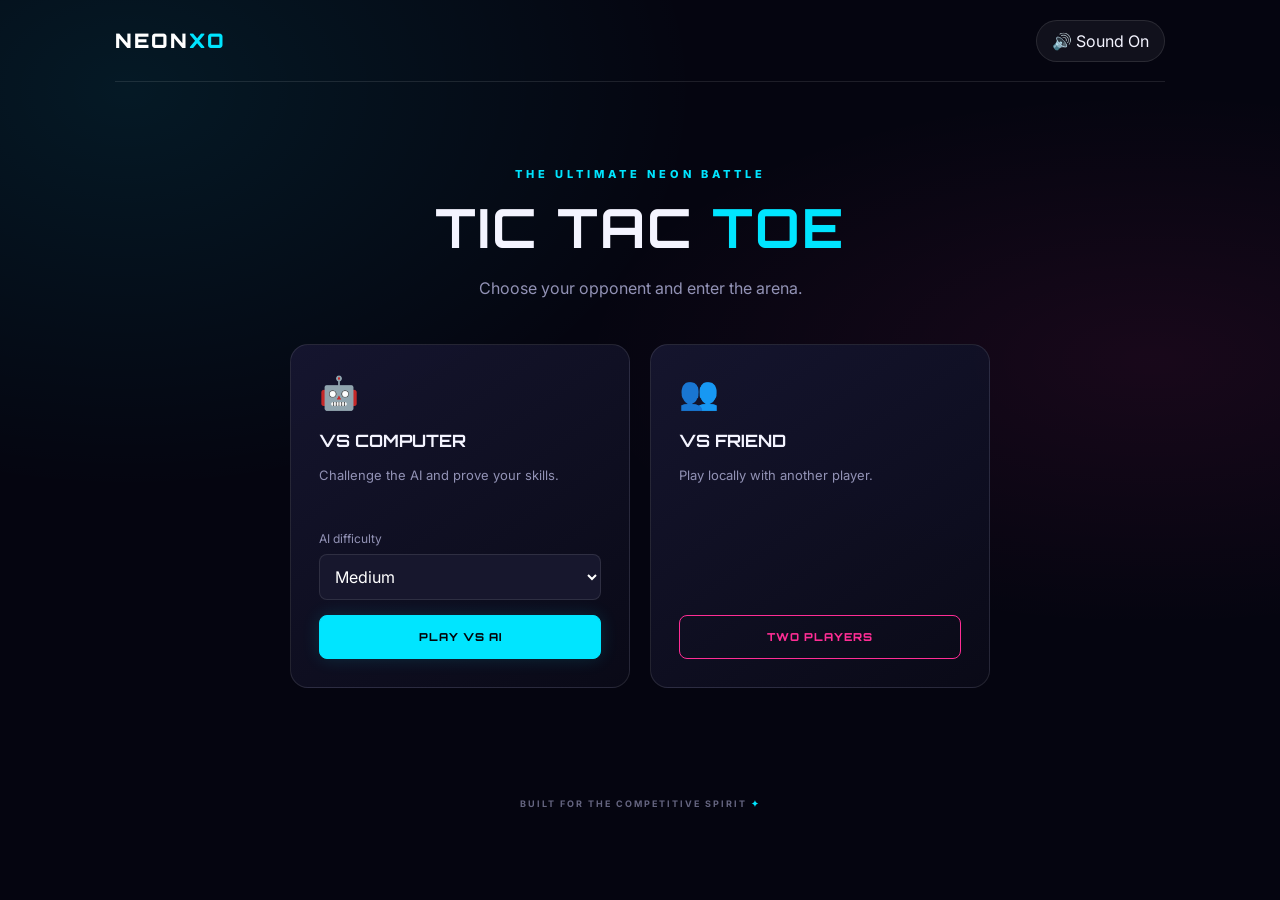
==== index.html @ 9fdcf831 "Fix Vercel homepage" ====
<!DOCTYPE html>
<html lang="en">
<head>
    <meta charset="UTF-8" />
    <meta name="viewport" content="width=device-width, initial-scale=1.0" />
    <title>Neon Tic Tac Toe</title>
    <link rel="stylesheet" href="./tictactoe.css" />
</head>
<body>
    <main class="app">
        <header class="topbar">
            <a class="logo" href="#">NEON<span>XO</span></a>
            <button id="muteBtn" class="mute-btn" type="button" aria-pressed="false">
                🔊 Sound On
            </button>
        </header>

        <section id="modeScreen" class="mode-screen">
            <p class="eyebrow">THE ULTIMATE NEON BATTLE</p>
            <h1>TIC TAC <span>TOE</span></h1>
            <p class="subtitle">Choose your opponent and enter the arena.</p>

            <div class="mode-cards">
                <article class="mode-card">
                    <div class="mode-icon">🤖</div>
                    <h2>VS COMPUTER</h2>
                    <p>Challenge the AI and prove your skills.</p>

                    <label for="difficulty">AI difficulty</label>
                    <select id="difficulty">
                        <option value="easy">Easy</option>
                        <option value="medium" selected>Medium</option>
                        <option value="hard">Hard</option>
                    </select>

                    <button id="aiModeBtn" class="primary-btn" type="button">
                        PLAY VS AI
                    </button>
                </article>

                <article class="mode-card">
                    <div class="mode-icon">👥</div>
                    <h2>VS FRIEND</h2>
                    <p>Play locally with another player.</p>
                    <div class="mode-spacer"></div>
                    <button id="humanModeBtn" class="secondary-btn" type="button">
                        TWO PLAYERS
                    </button>
                </article>
            </div>
        </section>

        <section id="gameScreen" class="game-screen" hidden>
            <div class="game-heading">
                <p class="eyebrow">THE BATTLE IS ON</p>
                <h1>NEON <span>ARENA</span></h1>
                <p id="modeLabel" class="subtitle">VS COMPUTER</p>
            </div>

            <div class="scoreboard">
                <div class="score-card x-score">
                    <span class="player-label">PLAYER X</span>
                    <strong id="xScore">0</strong>
                </div>
                <div class="score-card draw-score">
                    <span class="player-label">DRAWS</span>
                    <strong id="drawScore">0</strong>
                </div>
                <div class="score-card o-score">
                    <span class="player-label" id="oLabel">PLAYER O</span>
                    <strong id="oScore">0</strong>
                </div>
            </div>

            <div class="arena">
                <p id="status" class="status" aria-live="polite">PLAYER X'S TURN</p>

                <div id="board" class="board" role="group" aria-label="Tic Tac Toe board">
                    <button class="cell" data-index="0" aria-label="Cell 1"></button>
                    <button class="cell" data-index="1" aria-label="Cell 2"></button>
                    <button class="cell" data-index="2" aria-label="Cell 3"></button>
                    <button class="cell" data-index="3" aria-label="Cell 4"></button>
                    <button class="cell" data-index="4" aria-label="Cell 5"></button>
                    <button class="cell" data-index="5" aria-label="Cell 6"></button>
                    <button class="cell" data-index="6" aria-label="Cell 7"></button>
                    <button class="cell" data-index="7" aria-label="Cell 8"></button>
                    <button class="cell" data-index="8" aria-label="Cell 9"></button>
                </div>

                <div class="game-actions">
                    <button id="newRoundBtn" class="primary-btn" type="button">
                        ↻ NEW ROUND
                    </button>
                    <button id="changeModeBtn" class="secondary-btn" type="button">
                        CHANGE MODE
                    </button>
                    <button id="resetScoresBtn" class="text-btn" type="button">
                        RESET STATS
                    </button>
                </div>
            </div>

            <section class="stats-section">
                <div class="section-heading">
                    <div>
                        <p class="eyebrow">YOUR PERFORMANCE</p>
                        <h2>GAME <span>STATS</span></h2>
                    </div>
                    <span id="totalGames" class="total-badge">0 GAMES</span>
                </div>

                <div class="stats-grid">
                    <article class="stat-card">
                        <span>PLAYER X WINS</span>
                        <strong id="xWinsStat">0</strong>
                    </article>
                    <article class="stat-card">
                        <span>PLAYER O WINS</span>
                        <strong id="oWinsStat">0</strong>
                    </article>
                    <article class="stat-card">
                        <span>DRAWS</span>
                        <strong id="drawsStat">0</strong>
                    </article>
                    <article class="stat-card">
                        <span>X WIN RATE</span>
                        <strong id="winRateStat">0%</strong>
                    </article>
                </div>

                <div class="history-panel">
                    <div class="history-heading">
                        <h3>RECENT MATCHES</h3>
                        <button id="clearHistoryBtn" class="text-btn" type="button">
                            CLEAR HISTORY
                        </button>
                    </div>
                    <ul id="historyList" class="history-list">
                        <li class="empty-history">Your completed matches will appear here.</li>
                    </ul>
                </div>
            </section>
        </section>

        <footer>BUILT FOR THE COMPETITIVE SPIRIT <span>✦</span></footer>
    </main>

    <div id="celebration" class="celebration" hidden>
        <div class="celebration-card">
            <div id="celebrationIcon" class="celebration-icon">🏆</div>
            <p id="celebrationEyebrow" class="eyebrow">MATCH COMPLETE</p>
            <h2 id="celebrationTitle">VICTORY!</h2>
            <p id="celebrationMessage">Amazing game!</p>
            <div class="celebration-actions">
                <button id="playAgainBtn" class="primary-btn" type="button">
                    PLAY AGAIN
                </button>
                <button id="celebrationCloseBtn" class="secondary-btn" type="button">
                    VIEW STATS
                </button>
            </div>
        </div>
        <div id="confettiLayer" class="confetti-layer" aria-hidden="true"></div>
    </div>

    <script src="./tictactoe.js"></script>
</body>
</html>
---- tictactoe.css ----
@import url('https://fonts.googleapis.com/css2?family=Orbitron:wght@400;500;600;700;800;900&family=Inter:wght@400;500;600;700&display=swap');

:root {
    --bg: #050510;
    --panel: #0d0d20;
    --blue: #00e5ff;
    --pink: #ff2d95;
    --purple: #a855f7;
    --text: #f4f4ff;
    --muted: #9292b5;
    --border: rgba(255, 255, 255, 0.1);
}

* {
    box-sizing: border-box;
    scroll-behavior: smooth;
}

body {
    margin: 0;
    min-height: 100vh;
    color: var(--text);
    background:
        radial-gradient(ellipse at 10% 10%, rgba(0, 229, 255, 0.09), transparent 35%),
        radial-gradient(ellipse at 90% 40%, rgba(255, 45, 149, 0.08), transparent 35%),
        var(--bg);
    font-family: 'Inter', sans-serif;
}

button, select {
    font: inherit;
}

button {
    cursor: pointer;
}

button:focus-visible, select:focus-visible {
    outline: 2px solid white;
    outline-offset: 4px;
}

button:disabled {
    cursor: not-allowed;
}

[hidden] {
    display: none !important;
}

.app {
    width: min(100% - 32px, 1050px);
    margin: auto;
    padding-bottom: 30px;
}

.topbar {
    height: 82px;
    display: flex;
    align-items: center;
    justify-content: space-between;
    border-bottom: 1px solid var(--border);
}

.logo {
    color: white;
    font-family: 'Orbitron', sans-serif;
    font-size: 20px;
    font-weight: 900;
    letter-spacing: 2px;
    text-decoration: none;
}

.logo span, h1 span, h2 span {
    color: var(--blue);
}

.mute-btn {
    color: var(--text);
    background: rgba(255, 255, 255, 0.05);
    border: 1px solid var(--border);
    border-radius: 999px;
    padding: 10px 15px;
    transition: 0.2s ease;
}

.mute-btn:hover {
    border-color: var(--blue);
}

.mode-screen {
    text-align: center;
    padding: 85px 0 60px;
}

.eyebrow {
    color: var(--blue);
    font-size: 11px;
    font-weight: 800;
    letter-spacing: 4px;
    margin: 0 0 12px;
}

h1, h2, h3 {
    font-family: 'Orbitron', sans-serif;
}

.mode-screen h1, .game-heading h1 {
    font-size: clamp(32px, 6vw, 54px);
    letter-spacing: 2px;
    margin: 0;
}

.subtitle {
    color: var(--muted);
    line-height: 1.7;
    margin: 14px 0 0;
}

.mode-cards {
    width: min(100%, 700px);
    margin: 42px auto 0;
    display: grid;
    grid-template-columns: repeat(2, minmax(0, 1fr));
    gap: 20px;
    text-align: left;
}

.mode-card {
    display: flex;
    flex-direction: column;
    align-items: flex-start;
    padding: 28px;
    background: linear-gradient(145deg, rgba(22, 22, 48, 0.95), rgba(10, 10, 24, 0.95));
    border: 1px solid var(--border);
    border-radius: 18px;
    transition: transform 0.25s, border-color 0.25s;
}

.mode-card:first-child:hover {
    border-color: var(--blue);
    transform: translateY(-4px);
}

.mode-card:last-child:hover {
    border-color: var(--pink);
    transform: translateY(-4px);
}

.mode-icon {
    font-size: 32px;
    margin-bottom: 18px;
}

.mode-card h2 {
    font-size: 17px;
    margin: 0;
}

.mode-card p {
    min-height: 42px;
    color: var(--muted);
    font-size: 13px;
    line-height: 1.7;
}

.mode-card label {
    color: var(--muted);
    font-size: 12px;
    margin: 12px 0 8px;
}

.mode-card select {
    width: 100%;
    color: white;
    background: #17172d;
    border: 1px solid var(--border);
    border-radius: 8px;
    padding: 11px;
    margin-bottom: 15px;
}

.mode-spacer {
    height: 57px;
}

.primary-btn, .secondary-btn {
    min-height: 44px;
    padding: 12px 18px;
    border-radius: 8px;
    font-family: 'Orbitron', sans-serif;
    font-size: 11px;
    font-weight: 800;
    letter-spacing: 1px;
    transition: transform 0.2s, box-shadow 0.2s, background 0.2s;
}

.primary-btn {
    color: #02040a;
    background: var(--blue);
    border: 1px solid var(--blue);
    box-shadow: 0 0 18px rgba(0, 229, 255, 0.14);
}

.secondary-btn {
    color: var(--pink);
    background: transparent;
    border: 1px solid var(--pink);
}

.mode-card .primary-btn, .mode-card .secondary-btn {
    width: 100%;
    margin-top: auto;
}

.primary-btn:hover, .secondary-btn:hover {
    transform: translateY(-2px);
}

.primary-btn:hover {
    box-shadow: 0 0 25px rgba(0, 229, 255, 0.32);
}

.secondary-btn:hover {
    background: rgba(255, 45, 149, 0.08);
}

.game-screen {
    padding-top: 40px;
}

.game-heading {
    text-align: center;
    margin-bottom: 28px;
}

.game-heading .subtitle {
    margin-top: 8px;
    font-size: 13px;
}

.scoreboard {
    display: grid;
    grid-template-columns: repeat(3, minmax(0, 1fr));
    gap: 12px;
    width: min(100%, 480px);
    margin: 0 auto 22px;
}

.score-card {
    text-align: center;
    background: rgba(16, 16, 36, 0.85);
    border: 1px solid var(--border);
    border-radius: 12px;
    padding: 15px 8px;
}

.player-label {
    display: block;
    font-size: 10px;
    color: var(--muted);
    font-weight: 700;
    letter-spacing: 1px;
    margin-bottom: 8px;
}

.score-card strong {
    font-family: 'Orbitron', sans-serif;
    font-size: 27px;
}

.x-score strong {
    color: var(--blue);
}

.o-score strong {
    color: var(--pink);
}

.draw-score strong {
    color: white;
}

.arena {
    width: min(100%, 440px);
    margin: auto;
    text-align: center;
}

.status {
    color: var(--blue);
    min-height: 24px;
    font-family: 'Orbitron', sans-serif;
    font-size: 13px;
    font-weight: 700;
    letter-spacing: 1.5px;
    margin: 0 0 18px;
}

.status.thinking {
    color: var(--purple);
}

.board {
    display: grid;
    grid-template-columns: repeat(3, minmax(0, 1fr));
    gap: 10px;
    width: 100%;
    aspect-ratio: 1;
    padding: 12px;
    background: rgba(8, 8, 22, 0.9);
    border: 1px solid rgba(0, 229, 255, 0.2);
    border-radius: 18px;
    box-shadow: 0 0 40px rgba(0, 229, 255, 0.05);
}

.cell {
    display: grid;
    place-items: center;
    min-width: 0;
    color: white;
    background: linear-gradient(145deg, #15152e, #0b0b1c);
    border: 1px solid rgba(255, 255, 255, 0.07);
    border-radius: 12px;
    font-family: 'Orbitron', sans-serif;
    font-size: clamp(38px, 10vw, 65px);
    font-weight: 800;
    transition: background 0.2s, border-color 0.2s, transform 0.2s;
}

.cell:not(:disabled):hover {
    background: #1a1a39;
    border-color: rgba(0, 229, 255, 0.6);
}

.cell.x {
    color: var(--blue);
    text-shadow: 0 0 16px rgba(0, 229, 255, 0.65);
    animation: mark-pop 0.25s ease-out;
}

.cell.o {
    color: var(--pink);
    text-shadow: 0 0 16px rgba(255, 45, 149, 0.65);
    animation: mark-pop 0.25s ease-out;
}

.cell:disabled {
    cursor: default;
}

.cell.winning {
    background: rgba(0, 229, 255, 0.17);
    border-color: var(--blue);
    animation: winner-pulse 0.8s ease-in-out infinite alternate;
}

.cell.winning.o {
    background: rgba(255, 45, 149, 0.16);
    border-color: var(--pink);
}

.game-actions {
    display: flex;
    flex-wrap: wrap;
    justify-content: center;
    gap: 10px;
    margin-top: 22px;
}

.text-btn {
    color: var(--muted);
    background: transparent;
    border: 0;
    padding: 10px;
    font-size: 10px;
    font-weight: 800;
    letter-spacing: 1px;
}

.text-btn:hover {
    color: white;
}

.stats-section {
    margin-top: 75px;
}

.section-heading, .history-heading {
    display: flex;
    align-items: center;
    justify-content: space-between;
    gap: 16px;
}

.section-heading h2 {
    font-size: 23px;
    margin: 0;
}

.total-badge {
    color: var(--blue);
    border: 1px solid rgba(0, 229, 255, 0.25);
    background: rgba(0, 229, 255, 0.06);
    border-radius: 999px;
    padding: 8px 12px;
    font-size: 10px;
    font-weight: 800;
    letter-spacing: 1px;
    white-space: nowrap;
}

.stats-grid {
    display: grid;
    grid-template-columns: repeat(4, minmax(0, 1fr));
    gap: 12px;
    margin-top: 20px;
}

.stat-card {
    padding: 18px;
    background: rgba(16, 16, 36, 0.8);
    border: 1px solid var(--border);
    border-radius: 12px;
}

.stat-card span {
    display: block;
    min-height: 28px;
    color: var(--muted);
    font-size: 9px;
    font-weight: 700;
    letter-spacing: 0.7px;
}

.stat-card strong {
    display: block;
    margin-top: 10px;
    font-family: 'Orbitron', sans-serif;
    font-size: 27px;
    color: var(--blue);
}

.stat-card:nth-child(2) strong {
    color: var(--pink);
}

.stat-card:nth-child(3) strong {
    color: white;
}

.history-panel {
    margin-top: 20px;
    padding: 22px;
    background: rgba(16, 16, 36, 0.8);
    border: 1px solid var(--border);
    border-radius: 12px;
}

.history-heading h3 {
    margin: 0;
    font-size: 13px;
    letter-spacing: 1px;
}

.history-list {
    list-style: none;
    padding: 0;
    margin: 16px 0 0;
}

.history-list li {
    display: flex;
    justify-content: space-between;
    align-items: center;
    gap: 12px;
    padding: 13px 0;
    border-bottom: 1px solid var(--border);
    font-size: 12px;
}

.history-list li:last-child {
    border-bottom: 0;
}

.history-result {
    font-weight: 800;
}

.history-result.x-result {
    color: var(--blue);
}

.history-result.o-result {
    color: var(--pink);
}

.history-result.draw-result {
    color: white;
}

.history-meta, .empty-history {
    color: var(--muted);
    font-size: 11px;
}

footer {
    padding: 50px 0 10px;
    text-align: center;
    color: #656580;
    font-size: 9px;
    font-weight: 700;
    letter-spacing: 2px;
}

footer span {
    color: var(--blue);
}

/* Victory / draw / defeat overlay */

.celebration {
    position: fixed;
    z-index: 20;
    inset: 0;
    display: grid;
    place-items: center;
    overflow: hidden;
    padding: 20px;
    background: rgba(3, 3, 14, 0.86);
    backdrop-filter: blur(9px);
    animation: overlay-in 0.25s ease-out;
}

.celebration-card {
    position: relative;
    z-index: 2;
    width: min(100%, 430px);
    padding: 38px 25px;
    text-align: center;
    background: linear-gradient(145deg, #17172f, #090918);
    border: 1px solid rgba(0, 229, 255, 0.4);
    border-radius: 20px;
    box-shadow: 0 0 60px rgba(0, 229, 255, 0.12);
    animation: card-in 0.4s ease-out;
}

.celebration-card.defeat {
    border-color: rgba(255, 45, 149, 0.55);
    box-shadow: 0 0 60px rgba(255, 45, 149, 0.12);
}

.celebration-card.draw {
    border-color: rgba(168, 85, 247, 0.55);
}

.celebration-icon {
    font-size: 55px;
    margin-bottom: 16px;
    animation: icon-float 1.8s ease-in-out infinite;
}

.celebration-card h2 {
    font-size: clamp(25px, 6vw, 38px);
    margin: 8px 0 12px;
    color: var(--blue);
}

.celebration-card.defeat h2 {
    color: var(--pink);
}

.celebration-card.draw h2 {
    color: #c084fc;
}

.celebration-card > p:not(.eyebrow) {
    color: var(--muted);
    line-height: 1.7;
    font-size: 13px;
}

.celebration-actions {
    display: grid;
    gap: 10px;
    margin-top: 25px;
}

.confetti-layer {
    position: absolute;
    inset: 0;
    overflow: hidden;
    pointer-events: none;
}

.confetti {
    position: absolute;
    top: -20px;
    width: 8px;
    height: 13px;
    background: var(--blue);
    animation: confetti-fall var(--fall-duration, 3s) linear forwards;
    animation-delay: var(--fall-delay, 0s);
    opacity: 0.9;
}

.confetti:nth-child(3n) {
    background: var(--pink);
    border-radius: 50%;
}

.confetti:nth-child(3n + 1) {
    background: #c084fc;
}

@keyframes mark-pop {
    from { transform: scale(0.55); opacity: 0.3; }
    to { transform: scale(1); opacity: 1; }
}

@keyframes winner-pulse {
    from { box-shadow: 0 0 8px rgba(0, 229, 255, 0.15); }
    to { box-shadow: 0 0 22px rgba(0, 229, 255, 0.45); }
}

@keyframes overlay-in {
    from { opacity: 0; }
    to { opacity: 1; }
}

@keyframes card-in {
    from { opacity: 0; transform: translateY(18px) scale(0.96); }
    to { opacity: 1; transform: translateY(0) scale(1); }
}

@keyframes icon-float {
    0%, 100% { transform: translateY(0); }
    50% { transform: translateY(-7px); }
}

@keyframes confetti-fall {
    to {
        transform: translate3d(var(--drift, 0px), 105vh, 0) rotate(720deg);
        opacity: 0;
    }
}

@media (max-width: 650px) {
    .mode-screen {
        padding-top: 55px;
    }

    .mode-cards {
        grid-template-columns: 1fr;
        max-width: 380px;
        margin-top: 30px;
    }

    .mode-card {
        padding: 22px;
    }

    .mode-card p {
        min-height: auto;
    }

    .mode-spacer {
        display: none;
    }

    .mode-card .secondary-btn {
        margin-top: 20px;
    }

    .game-screen {
        padding-top: 30px;
    }

    .stats-section {
        margin-top: 55px;
    }

    .stats-grid {
        grid-template-columns: repeat(2, minmax(0, 1fr));
    }

    .stat-card {
        padding: 15px;
    }

    .section-heading h2 {
        font-size: 19px;
    }

    .history-panel {
        padding: 16px;
    }

    .game-actions .primary-btn,
    .game-actions .secondary-btn {
        flex: 1 1 42%;
    }

    .history-list li {
        align-items: flex-start;
    }
}

@media (prefers-reduced-motion: reduce) {
    *, *::before, *::after {
        scroll-behavior: auto !important;
        animation-duration: 0.01ms !important;
        animation-iteration-count: 1 !important;
        transition-duration: 0.01ms !important;
    }
}
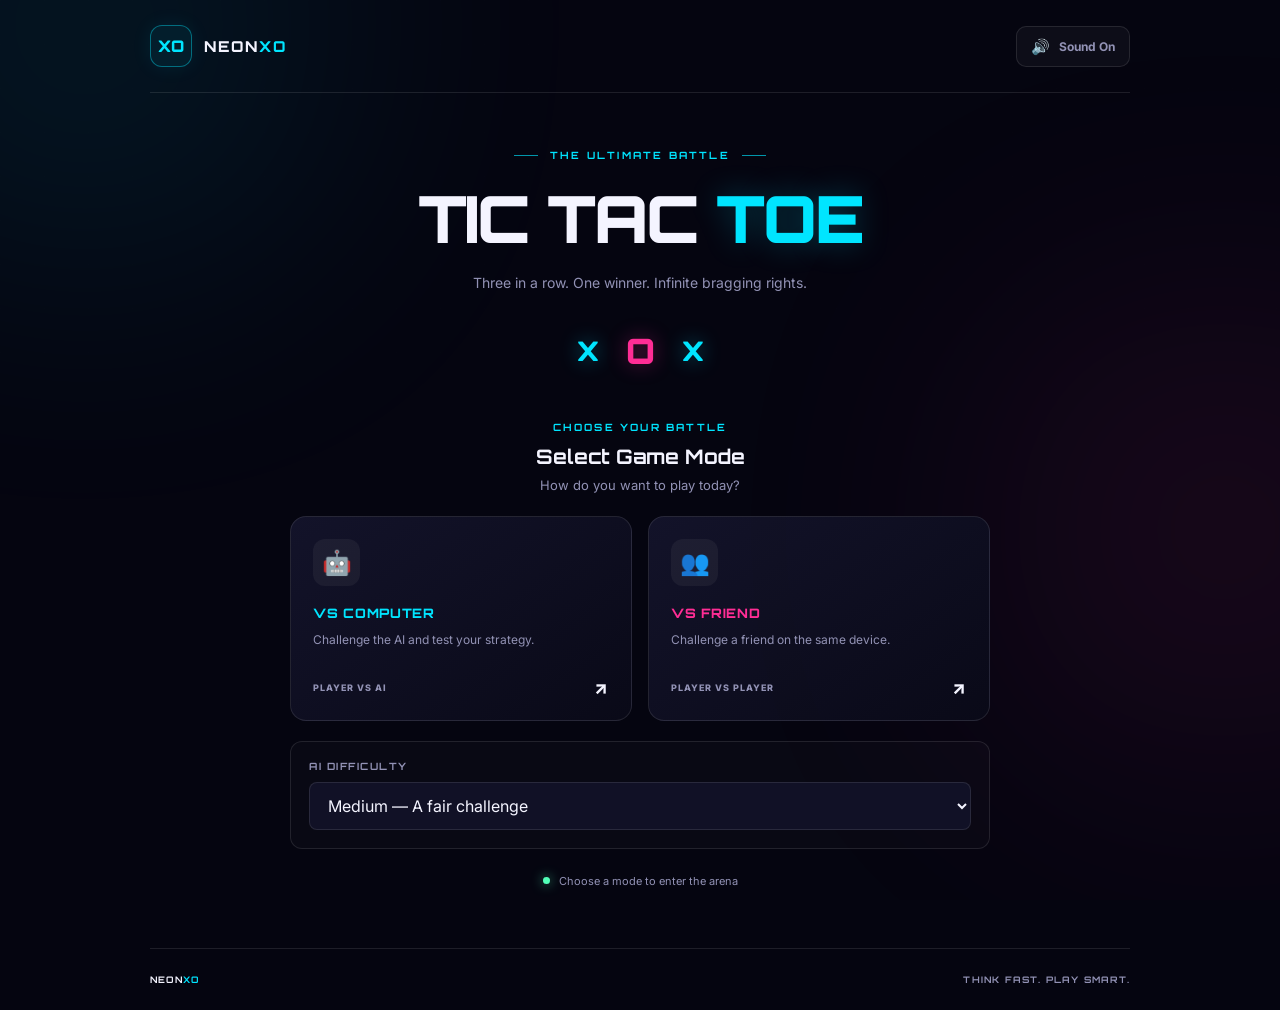
==== commit 27d3e72f: "Update website title" ====
--- a/index.html
+++ b/index.html
@@ -1,168 +1,304 @@
+
 <!DOCTYPE html>
 <html lang="en">
 <head>
-    <meta charset="UTF-8" />
-    <meta name="viewport" content="width=device-width, initial-scale=1.0" />
-    <title>Neon Tic Tac Toe</title>
-    <link rel="stylesheet" href="./tictactoe.css" />
+  <meta charset="UTF-8">
+  <meta name="viewport" content="width=device-width, initial-scale=1.0">
+  <meta name="theme-color" content="#050510">
+  <meta name="description" content="XO Overdrive — a neon Tic Tac Toe game.">
+  <title>XO Overdrive</title>
+
+  <link rel="preconnect" href="https://fonts.googleapis.com">
+  <link rel="preconnect" href="https://fonts.gstatic.com" crossorigin>
+  <link href="https://fonts.googleapis.com/css2?family=Orbitron:wght@400;500;600;700;800;900&family=Inter:wght@400;500;600;700&display=swap" rel="stylesheet">
+
+  <link rel="stylesheet" href="./tictactoe.css">
 </head>
+
 <body>
-    <main class="app">
-        <header class="topbar">
-            <a class="logo" href="#">NEON<span>XO</span></a>
-            <button id="muteBtn" class="mute-btn" type="button" aria-pressed="false">
-                🔊 Sound On
-            </button>
-        </header>
-
-        <section id="modeScreen" class="mode-screen">
-            <p class="eyebrow">THE ULTIMATE NEON BATTLE</p>
-            <h1>TIC TAC <span>TOE</span></h1>
-            <p class="subtitle">Choose your opponent and enter the arena.</p>
-
-            <div class="mode-cards">
-                <article class="mode-card">
-                    <div class="mode-icon">🤖</div>
-                    <h2>VS COMPUTER</h2>
-                    <p>Challenge the AI and prove your skills.</p>
-
-                    <label for="difficulty">AI difficulty</label>
-                    <select id="difficulty">
-                        <option value="easy">Easy</option>
-                        <option value="medium" selected>Medium</option>
-                        <option value="hard">Hard</option>
-                    </select>
-
-                    <button id="aiModeBtn" class="primary-btn" type="button">
-                        PLAY VS AI
-                    </button>
-                </article>
-
-                <article class="mode-card">
-                    <div class="mode-icon">👥</div>
-                    <h2>VS FRIEND</h2>
-                    <p>Play locally with another player.</p>
-                    <div class="mode-spacer"></div>
-                    <button id="humanModeBtn" class="secondary-btn" type="button">
-                        TWO PLAYERS
-                    </button>
-                </article>
-            </div>
-        </section>
-
-        <section id="gameScreen" class="game-screen" hidden>
-            <div class="game-heading">
-                <p class="eyebrow">THE BATTLE IS ON</p>
-                <h1>NEON <span>ARENA</span></h1>
-                <p id="modeLabel" class="subtitle">VS COMPUTER</p>
-            </div>
-
-            <div class="scoreboard">
-                <div class="score-card x-score">
-                    <span class="player-label">PLAYER X</span>
-                    <strong id="xScore">0</strong>
-                </div>
-                <div class="score-card draw-score">
-                    <span class="player-label">DRAWS</span>
-                    <strong id="drawScore">0</strong>
-                </div>
-                <div class="score-card o-score">
-                    <span class="player-label" id="oLabel">PLAYER O</span>
-                    <strong id="oScore">0</strong>
-                </div>
-            </div>
-
-            <div class="arena">
-                <p id="status" class="status" aria-live="polite">PLAYER X'S TURN</p>
-
-                <div id="board" class="board" role="group" aria-label="Tic Tac Toe board">
-                    <button class="cell" data-index="0" aria-label="Cell 1"></button>
-                    <button class="cell" data-index="1" aria-label="Cell 2"></button>
-                    <button class="cell" data-index="2" aria-label="Cell 3"></button>
-                    <button class="cell" data-index="3" aria-label="Cell 4"></button>
-                    <button class="cell" data-index="4" aria-label="Cell 5"></button>
-                    <button class="cell" data-index="5" aria-label="Cell 6"></button>
-                    <button class="cell" data-index="6" aria-label="Cell 7"></button>
-                    <button class="cell" data-index="7" aria-label="Cell 8"></button>
-                    <button class="cell" data-index="8" aria-label="Cell 9"></button>
-                </div>
-
-                <div class="game-actions">
-                    <button id="newRoundBtn" class="primary-btn" type="button">
-                        ↻ NEW ROUND
-                    </button>
-                    <button id="changeModeBtn" class="secondary-btn" type="button">
-                        CHANGE MODE
-                    </button>
-                    <button id="resetScoresBtn" class="text-btn" type="button">
-                        RESET STATS
-                    </button>
-                </div>
-            </div>
-
-            <section class="stats-section">
-                <div class="section-heading">
-                    <div>
-                        <p class="eyebrow">YOUR PERFORMANCE</p>
-                        <h2>GAME <span>STATS</span></h2>
-                    </div>
-                    <span id="totalGames" class="total-badge">0 GAMES</span>
-                </div>
-
-                <div class="stats-grid">
-                    <article class="stat-card">
-                        <span>PLAYER X WINS</span>
-                        <strong id="xWinsStat">0</strong>
-                    </article>
-                    <article class="stat-card">
-                        <span>PLAYER O WINS</span>
-                        <strong id="oWinsStat">0</strong>
-                    </article>
-                    <article class="stat-card">
-                        <span>DRAWS</span>
-                        <strong id="drawsStat">0</strong>
-                    </article>
-                    <article class="stat-card">
-                        <span>X WIN RATE</span>
-                        <strong id="winRateStat">0%</strong>
-                    </article>
-                </div>
-
-                <div class="history-panel">
-                    <div class="history-heading">
-                        <h3>RECENT MATCHES</h3>
-                        <button id="clearHistoryBtn" class="text-btn" type="button">
-                            CLEAR HISTORY
-                        </button>
-                    </div>
-                    <ul id="historyList" class="history-list">
-                        <li class="empty-history">Your completed matches will appear here.</li>
-                    </ul>
-                </div>
-            </section>
-        </section>
-
-        <footer>BUILT FOR THE COMPETITIVE SPIRIT <span>✦</span></footer>
-    </main>
-
-    <div id="celebration" class="celebration" hidden>
-        <div class="celebration-card">
-            <div id="celebrationIcon" class="celebration-icon">🏆</div>
-            <p id="celebrationEyebrow" class="eyebrow">MATCH COMPLETE</p>
-            <h2 id="celebrationTitle">VICTORY!</h2>
-            <p id="celebrationMessage">Amazing game!</p>
-            <div class="celebration-actions">
-                <button id="playAgainBtn" class="primary-btn" type="button">
-                    PLAY AGAIN
-                </button>
-                <button id="celebrationCloseBtn" class="secondary-btn" type="button">
-                    VIEW STATS
-                </button>
-            </div>
-        </div>
-        <div id="confettiLayer" class="confetti-layer" aria-hidden="true"></div>
-    </div>
-
-    <script src="./tictactoe.js"></script>
+  <div class="background-effects" aria-hidden="true">
+    <div class="glow glow-blue"></div>
+    <div class="glow glow-pink"></div>
+    <div class="grid-overlay"></div>
+  </div>
+
+  <main class="app">
+    <header class="topbar">
+      <a class="brand" href="#" aria-label="XO Overdrive home">
+        <span class="brand-mark">XO</span>
+        <span class="brand-name">NEON<span>XO</span></span>
+      </a>
+
+      <button
+        id="muteBtn"
+        class="sound-btn"
+        type="button"
+        aria-pressed="false"
+        aria-label="Mute sound"
+      >
+        <span id="soundIcon">🔊</span>
+        <span id="soundLabel">Sound On</span>
+      </button>
+    </header>
+
+    <!-- Main menu -->
+    <section id="modeScreen" class="screen mode-screen">
+      <div class="hero">
+        <div class="eyebrow">
+          <span class="eyebrow-line"></span>
+          THE ULTIMATE BATTLE
+          <span class="eyebrow-line"></span>
+        </div>
+
+        <h1 class="hero-title">
+          TIC TAC <span>TOE</span>
+        </h1>
+
+        <p class="hero-description">
+          Three in a row. One winner. Infinite bragging rights.
+        </p>
+
+        <div class="hero-decoration" aria-hidden="true">
+          <span class="deco-x">X</span>
+          <span class="deco-o">O</span>
+          <span class="deco-x">X</span>
+        </div>
+      </div>
+
+      <div class="mode-heading">
+        <span class="section-kicker">CHOOSE YOUR BATTLE</span>
+        <h2>Select Game Mode</h2>
+        <p>How do you want to play today?</p>
+      </div>
+
+      <div class="mode-cards">
+        <button id="aiModeBtn" class="mode-card ai-card" type="button">
+          <span class="mode-card-icon">🤖</span>
+          <span class="mode-card-title">VS COMPUTER</span>
+          <span class="mode-card-description">
+            Challenge the AI and test your strategy.
+          </span>
+          <span class="mode-card-footer">
+            <span>PLAYER VS AI</span>
+            <span class="arrow">↗</span>
+          </span>
+        </button>
+
+        <button id="humanModeBtn" class="mode-card human-card" type="button">
+          <span class="mode-card-icon">👥</span>
+          <span class="mode-card-title">VS FRIEND</span>
+          <span class="mode-card-description">
+            Challenge a friend on the same device.
+          </span>
+          <span class="mode-card-footer">
+            <span>PLAYER VS PLAYER</span>
+            <span class="arrow">↗</span>
+          </span>
+        </button>
+      </div>
+
+      <div class="difficulty-panel">
+        <label for="difficulty">AI DIFFICULTY</label>
+        <select id="difficulty">
+          <option value="easy">Easy — Just for fun</option>
+          <option value="medium" selected>Medium — A fair challenge</option>
+          <option value="hard">Hard — Unbeatable strategy</option>
+        </select>
+      </div>
+
+      <p class="menu-hint">
+        <span class="hint-dot"></span>
+        Choose a mode to enter the arena
+      </p>
+    </section>
+
+    <!-- Game screen -->
+    <section id="gameScreen" class="screen game-screen" hidden>
+      <div class="game-heading">
+        <div>
+          <div class="section-kicker">THE ARENA IS YOURS</div>
+          <h1 class="game-title">XO <span>ARENA</span></h1>
+          <p id="modeLabel" class="mode-label">PLAYER VS COMPUTER</p>
+        </div>
+
+        <button id="backToMenuBtn" class="icon-btn" type="button" aria-label="Back to menu" title="Back to menu">
+          ←
+        </button>
+      </div>
+
+      <div class="scoreboard">
+        <div class="score-card score-x">
+          <span class="score-symbol">X</span>
+          <span class="score-player">PLAYER X</span>
+          <strong id="xScore">0</strong>
+        </div>
+
+        <div class="score-card score-draw">
+          <span class="score-symbol">＝</span>
+          <span class="score-player">DRAWS</span>
+          <strong id="drawScore">0</strong>
+        </div>
+
+        <div class="score-card score-o">
+          <span class="score-symbol">O</span>
+          <span id="oLabel" class="score-player">PLAYER O</span>
+          <strong id="oScore">0</strong>
+        </div>
+      </div>
+
+      <div class="arena">
+        <div class="arena-top">
+          <div class="live-indicator">
+            <span class="live-dot"></span>
+            LIVE MATCH
+          </div>
+          <span class="arena-tag">BEST OF YOUR STRATEGY</span>
+        </div>
+
+        <p id="status" class="status" aria-live="polite">
+          Player X's turn
+        </p>
+
+        <div id="board" class="board" role="group" aria-label="Tic Tac Toe board">
+          <button class="cell" data-index="0" type="button" aria-label="Row 1, column 1"></button>
+          <button class="cell" data-index="1" type="button" aria-label="Row 1, column 2"></button>
+          <button class="cell" data-index="2" type="button" aria-label="Row 1, column 3"></button>
+          <button class="cell" data-index="3" type="button" aria-label="Row 2, column 1"></button>
+          <button class="cell" data-index="4" type="button" aria-label="Row 2, column 2"></button>
+          <button class="cell" data-index="5" type="button" aria-label="Row 2, column 3"></button>
+          <button class="cell" data-index="6" type="button" aria-label="Row 3, column 1"></button>
+          <button class="cell" data-index="7" type="button" aria-label="Row 3, column 2"></button>
+          <button class="cell" data-index="8" type="button" aria-label="Row 3, column 3"></button>
+        </div>
+
+        <div class="board-legend">
+          <span><i class="legend-x">X</i> PLAYER X</span>
+          <span class="legend-divider"></span>
+          <span><i class="legend-o">O</i> PLAYER O</span>
+        </div>
+      </div>
+
+      <div class="game-actions">
+        <button id="newRoundBtn" class="primary-btn" type="button">
+          <span>↻</span> New Round
+        </button>
+        <button id="changeModeBtn" class="secondary-btn" type="button">
+          Change Mode
+        </button>
+        <button id="resetScoresBtn" class="secondary-btn reset-btn" type="button">
+          Reset Scores
+        </button>
+      </div>
+
+      <!-- Background music -->
+      <section class="music-panel" aria-label="Background music">
+        <div class="music-info">
+          <span class="music-icon">♫</span>
+          <div>
+            <span class="music-kicker">ARENA SOUNDTRACK</span>
+            <p>Background Music</p>
+            <span id="musicStatus" class="music-status" aria-live="polite">
+              Starts when your game begins
+            </span>
+          </div>
+        </div>
+
+        <div class="music-controls">
+          <button id="musicToggleBtn" class="music-toggle" type="button">
+            ▶ Play Music
+          </button>
+          <label class="volume-control" for="musicVolume">
+            <span>VOL</span>
+            <input id="musicVolume" type="range" min="0" max="100" value="30">
+          </label>
+        </div>
+      </section>
+
+      <audio id="backgroundMusic" preload="auto" loop>
+        <source src="./music.mp3" type="audio/mpeg">
+        Your browser does not support audio.
+      </audio>
+
+      <section class="stats-section">
+        <div class="section-heading">
+          <div>
+            <span class="section-kicker">YOUR PERFORMANCE</span>
+            <h2>Match Statistics</h2>
+          </div>
+          <span class="stats-icon">▥</span>
+        </div>
+
+        <div class="stats-grid">
+          <div class="stat-card">
+            <span>Total Games</span>
+            <strong id="totalGames">0</strong>
+          </div>
+          <div class="stat-card">
+            <span>X Wins</span>
+            <strong id="xWinsStat" class="text-blue">0</strong>
+          </div>
+          <div class="stat-card">
+            <span>O Wins</span>
+            <strong id="oWinsStat" class="text-pink">0</strong>
+          </div>
+          <div class="stat-card">
+            <span>Draws</span>
+            <strong id="drawsStat">0</strong>
+          </div>
+          <div class="stat-card stat-wide">
+            <span>Player X Win Rate</span>
+            <strong id="winRateStat">0%</strong>
+          </div>
+        </div>
+      </section>
+
+      <section class="history-section">
+        <div class="section-heading">
+          <div>
+            <span class="section-kicker">RECENT BATTLES</span>
+            <h2>Match History</h2>
+          </div>
+          <button id="clearHistoryBtn" class="text-btn" type="button">
+            Clear history
+          </button>
+        </div>
+
+        <div id="historyList" class="history-list">
+          <div class="empty-history">
+            <span>⌁</span>
+            <p>No matches recorded yet.</p>
+            <small>Your recent results will appear here.</small>
+          </div>
+        </div>
+      </section>
+    </section>
+
+    <footer class="footer">
+      <span>NEON<span class="footer-x">XO</span></span>
+      <span>THINK FAST. PLAY SMART.</span>
+    </footer>
+  </main>
+
+  <!-- Win / draw celebration -->
+  <div id="celebration" class="celebration-overlay" hidden>
+    <div class="confetti-layer" id="confettiLayer" aria-hidden="true"></div>
+
+    <section class="celebration-card" role="dialog" aria-modal="true" aria-labelledby="celebrationTitle">
+      <button id="celebrationCloseBtn" class="celebration-close" type="button" aria-label="Close celebration">
+        ×
+      </button>
+
+      <div id="celebrationIcon" class="celebration-icon">🏆</div>
+      <span id="celebrationEyebrow" class="celebration-eyebrow">VICTORY</span>
+      <h2 id="celebrationTitle">PLAYER X WINS!</h2>
+      <p id="celebrationMessage">An incredible move. The arena is yours.</p>
+
+      <button id="playAgainBtn" class="primary-btn celebration-play-btn" type="button">
+        Play Again <span>↗</span>
+      </button>
+    </section>
+  </div>
+
+  <script src="./tictactoe.js"></script>
 </body>
 </html>
--- a/tictactoe.css
+++ b/tictactoe.css
@@ -1,717 +1,1243 @@
-
-@import url('https://fonts.googleapis.com/css2?family=Orbitron:wght@400;500;600;700;800;900&family=Inter:wght@400;500;600;700&display=swap');
 
 :root {
-    --bg: #050510;
-    --panel: #0d0d20;
-    --blue: #00e5ff;
-    --pink: #ff2d95;
-    --purple: #a855f7;
-    --text: #f4f4ff;
-    --muted: #9292b5;
-    --border: rgba(255, 255, 255, 0.1);
+  --bg: #050510;
+  --panel: #0d0d20;
+  --panel-light: #12122a;
+  --blue: #00e5ff;
+  --pink: #ff2d95;
+  --purple: #a855f7;
+  --text: #f4f4ff;
+  --muted: #9292b5;
+  --border: rgba(255, 255, 255, 0.1);
+  --green: #52ffb8;
 }
 
 * {
-    box-sizing: border-box;
-    scroll-behavior: smooth;
+  box-sizing: border-box;
+  margin: 0;
+  padding: 0;
+}
+
+html {
+  min-height: 100%;
+  scroll-behavior: smooth;
 }
 
 body {
-    margin: 0;
-    min-height: 100vh;
-    color: var(--text);
-    background:
-        radial-gradient(ellipse at 10% 10%, rgba(0, 229, 255, 0.09), transparent 35%),
-        radial-gradient(ellipse at 90% 40%, rgba(255, 45, 149, 0.08), transparent 35%),
-        var(--bg);
-    font-family: 'Inter', sans-serif;
-}
-
-button, select {
-    font: inherit;
+  min-height: 100vh;
+  background: var(--bg);
+  color: var(--text);
+  font-family: "Inter", sans-serif;
+  overflow-x: hidden;
+}
+
+button,
+select,
+input {
+  font: inherit;
 }
 
 button {
-    cursor: pointer;
-}
-
-button:focus-visible, select:focus-visible {
-    outline: 2px solid white;
-    outline-offset: 4px;
+  color: inherit;
+}
+
+button:focus-visible,
+select:focus-visible,
+input:focus-visible {
+  outline: 2px solid var(--blue);
+  outline-offset: 4px;
 }
 
 button:disabled {
-    cursor: not-allowed;
+  cursor: not-allowed;
 }
 
 [hidden] {
-    display: none !important;
+  display: none !important;
+}
+
+.background-effects {
+  position: fixed;
+  inset: 0;
+  overflow: hidden;
+  pointer-events: none;
+  z-index: -1;
+}
+
+.glow {
+  position: absolute;
+  width: 430px;
+  height: 430px;
+  border-radius: 50%;
+  filter: blur(140px);
+  opacity: 0.12;
+}
+
+.glow-blue {
+  top: -190px;
+  left: -130px;
+  background: var(--blue);
+}
+
+.glow-pink {
+  right: -160px;
+  top: 35%;
+  background: var(--pink);
+}
+
+.grid-overlay {
+  position: absolute;
+  inset: 0;
+  opacity: 0.15;
+  background-image:
+    linear-gradient(rgba(255, 255, 255, 0.025) 1px, transparent 1px),
+    linear-gradient(90deg, rgba(255, 255, 255, 0.025) 1px, transparent 1px);
+  background-size: 44px 44px;
+  mask-image: linear-gradient(to bottom, black, transparent 90%);
 }
 
 .app {
-    width: min(100% - 32px, 1050px);
-    margin: auto;
-    padding-bottom: 30px;
+  width: min(100% - 36px, 980px);
+  margin: 0 auto;
+  min-height: 100vh;
+  display: flex;
+  flex-direction: column;
 }
 
 .topbar {
-    height: 82px;
-    display: flex;
-    align-items: center;
+  display: flex;
+  align-items: center;
+  justify-content: space-between;
+  padding: 25px 0;
+  border-bottom: 1px solid var(--border);
+}
+
+.brand {
+  display: inline-flex;
+  align-items: center;
+  gap: 12px;
+  color: var(--text);
+  text-decoration: none;
+}
+
+.brand-mark {
+  width: 42px;
+  height: 42px;
+  display: grid;
+  place-items: center;
+  border: 1px solid rgba(0, 229, 255, 0.4);
+  border-radius: 12px;
+  color: var(--blue);
+  background: rgba(0, 229, 255, 0.06);
+  font-family: "Orbitron", sans-serif;
+  font-weight: 900;
+  box-shadow: 0 0 20px rgba(0, 229, 255, 0.08);
+}
+
+.brand-name {
+  font-family: "Orbitron", sans-serif;
+  font-weight: 800;
+  letter-spacing: 2px;
+  font-size: 15px;
+}
+
+.brand-name span {
+  color: var(--blue);
+}
+
+.sound-btn {
+  display: inline-flex;
+  align-items: center;
+  gap: 9px;
+  padding: 10px 14px;
+  border: 1px solid var(--border);
+  border-radius: 10px;
+  background: rgba(255, 255, 255, 0.035);
+  color: var(--muted);
+  font-size: 12px;
+  font-weight: 700;
+  cursor: pointer;
+  transition: 0.2s ease;
+}
+
+.sound-btn:hover {
+  border-color: rgba(0, 229, 255, 0.4);
+  color: var(--text);
+}
+
+.sound-btn #soundIcon {
+  font-size: 15px;
+}
+
+.screen {
+  width: 100%;
+  animation: screenIn 0.45s ease both;
+}
+
+.mode-screen {
+  max-width: 700px;
+  margin: 0 auto;
+  padding: 56px 0 60px;
+}
+
+.hero {
+  text-align: center;
+}
+
+.eyebrow,
+.section-kicker {
+  color: var(--blue);
+  font-family: "Orbitron", sans-serif;
+  font-size: 10px;
+  font-weight: 700;
+  letter-spacing: 2.2px;
+}
+
+.eyebrow {
+  display: flex;
+  justify-content: center;
+  align-items: center;
+  gap: 12px;
+}
+
+.eyebrow-line {
+  width: 24px;
+  height: 1px;
+  background: var(--blue);
+  opacity: 0.65;
+}
+
+.hero-title {
+  margin-top: 20px;
+  font-family: "Orbitron", sans-serif;
+  font-size: clamp(36px, 8vw, 65px);
+  font-weight: 900;
+  letter-spacing: -2px;
+  line-height: 1.15;
+}
+
+.hero-title span {
+  color: var(--blue);
+  text-shadow: 0 0 30px rgba(0, 229, 255, 0.25);
+}
+
+.hero-description {
+  margin-top: 15px;
+  color: var(--muted);
+  font-size: 14px;
+  line-height: 1.7;
+}
+
+.hero-decoration {
+  height: 72px;
+  display: flex;
+  justify-content: center;
+  align-items: center;
+  gap: 27px;
+  margin: 20px 0 28px;
+  font-family: "Orbitron", sans-serif;
+  font-size: 27px;
+  font-weight: 900;
+}
+
+.deco-x {
+  color: var(--blue);
+  text-shadow: 0 0 20px rgba(0, 229, 255, 0.4);
+}
+
+.deco-o {
+  color: var(--pink);
+  text-shadow: 0 0 20px rgba(255, 45, 149, 0.4);
+  font-size: 35px;
+}
+
+.mode-heading {
+  text-align: center;
+  margin-bottom: 23px;
+}
+
+.mode-heading h2,
+.section-heading h2 {
+  margin-top: 9px;
+  font-family: "Orbitron", sans-serif;
+  font-size: 20px;
+  font-weight: 700;
+}
+
+.mode-heading p {
+  margin-top: 8px;
+  color: var(--muted);
+  font-size: 13px;
+}
+
+.mode-cards {
+  display: grid;
+  grid-template-columns: repeat(2, minmax(0, 1fr));
+  gap: 16px;
+}
+
+.mode-card {
+  min-height: 205px;
+  padding: 22px;
+  display: flex;
+  flex-direction: column;
+  align-items: flex-start;
+  text-align: left;
+  border: 1px solid var(--border);
+  border-radius: 16px;
+  background: linear-gradient(145deg, rgba(20, 20, 43, 0.94), rgba(10, 10, 24, 0.94));
+  cursor: pointer;
+  transition: transform 0.25s ease, border-color 0.25s ease, box-shadow 0.25s ease;
+}
+
+.mode-card:hover {
+  transform: translateY(-4px);
+}
+
+.ai-card:hover {
+  border-color: rgba(0, 229, 255, 0.55);
+  box-shadow: 0 10px 40px rgba(0, 229, 255, 0.07);
+}
+
+.human-card:hover {
+  border-color: rgba(255, 45, 149, 0.55);
+  box-shadow: 0 10px 40px rgba(255, 45, 149, 0.07);
+}
+
+.mode-card-icon {
+  width: 47px;
+  height: 47px;
+  display: grid;
+  place-items: center;
+  border-radius: 12px;
+  background: rgba(255, 255, 255, 0.05);
+  font-size: 24px;
+}
+
+.mode-card-title {
+  margin-top: 19px;
+  font-family: "Orbitron", sans-serif;
+  font-size: 13px;
+  font-weight: 800;
+  letter-spacing: 0.7px;
+}
+
+.ai-card .mode-card-title {
+  color: var(--blue);
+}
+
+.human-card .mode-card-title {
+  color: var(--pink);
+}
+
+.mode-card-description {
+  margin-top: 9px;
+  color: var(--muted);
+  font-size: 12px;
+  line-height: 1.6;
+}
+
+.mode-card-footer {
+  display: flex;
+  width: 100%;
+  align-items: center;
+  justify-content: space-between;
+  margin-top: auto;
+  padding-top: 18px;
+  color: var(--muted);
+  font-size: 9px;
+  font-weight: 800;
+  letter-spacing: 1px;
+}
+
+.mode-card-footer .arrow {
+  font-size: 18px;
+  color: var(--text);
+}
+
+.difficulty-panel {
+  display: flex;
+  flex-direction: column;
+  gap: 10px;
+  margin-top: 20px;
+  padding: 18px;
+  border: 1px solid var(--border);
+  border-radius: 12px;
+  background: rgba(255, 255, 255, 0.02);
+}
+
+.difficulty-panel label {
+  color: var(--muted);
+  font-family: "Orbitron", sans-serif;
+  font-size: 10px;
+  font-weight: 700;
+  letter-spacing: 1.5px;
+}
+
+.difficulty-panel select {
+  width: 100%;
+  padding: 12px 14px;
+  border: 1px solid var(--border);
+  border-radius: 8px;
+  background: #111126;
+  color: var(--text);
+  cursor: pointer;
+}
+
+.menu-hint {
+  display: flex;
+  justify-content: center;
+  align-items: center;
+  gap: 9px;
+  margin-top: 25px;
+  color: var(--muted);
+  font-size: 11px;
+}
+
+.hint-dot,
+.live-dot {
+  width: 7px;
+  height: 7px;
+  display: inline-block;
+  border-radius: 50%;
+  background: var(--green);
+  box-shadow: 0 0 12px rgba(82, 255, 184, 0.7);
+}
+
+.game-screen {
+  max-width: 720px;
+  margin: 0 auto;
+  padding: 38px 0 55px;
+}
+
+.game-heading {
+  display: flex;
+  align-items: center;
+  justify-content: space-between;
+  gap: 15px;
+  margin-bottom: 23px;
+}
+
+.game-title {
+  margin-top: 7px;
+  font-family: "Orbitron", sans-serif;
+  font-size: clamp(26px, 5vw, 35px);
+  font-weight: 900;
+  letter-spacing: -1px;
+}
+
+.game-title span {
+  color: var(--blue);
+}
+
+.mode-label {
+  margin-top: 7px;
+  color: var(--muted);
+  font-size: 10px;
+  font-weight: 700;
+  letter-spacing: 1.3px;
+}
+
+.icon-btn {
+  width: 42px;
+  height: 42px;
+  border: 1px solid var(--border);
+  border-radius: 10px;
+  background: rgba(255, 255, 255, 0.035);
+  color: var(--muted);
+  font-size: 23px;
+  cursor: pointer;
+  transition: 0.2s ease;
+}
+
+.icon-btn:hover {
+  color: var(--blue);
+  border-color: var(--blue);
+}
+
+.scoreboard {
+  display: grid;
+  grid-template-columns: repeat(3, minmax(0, 1fr));
+  gap: 12px;
+  margin-bottom: 17px;
+}
+
+.score-card {
+  min-width: 0;
+  padding: 17px 10px;
+  display: flex;
+  flex-direction: column;
+  align-items: center;
+  gap: 6px;
+  border: 1px solid var(--border);
+  border-radius: 12px;
+  background: rgba(13, 13, 32, 0.88);
+}
+
+.score-symbol {
+  font-family: "Orbitron", sans-serif;
+  font-size: 23px;
+  font-weight: 900;
+}
+
+.score-x .score-symbol,
+.text-blue {
+  color: var(--blue);
+}
+
+.score-o .score-symbol,
+.text-pink {
+  color: var(--pink);
+}
+
+.score-draw .score-symbol {
+  color: var(--purple);
+}
+
+.score-player {
+  max-width: 100%;
+  overflow-wrap: anywhere;
+  color: var(--muted);
+  font-size: 9px;
+  font-weight: 800;
+  letter-spacing: 1px;
+  text-align: center;
+}
+
+.score-card strong {
+  font-family: "Orbitron", sans-serif;
+  font-size: 25px;
+}
+
+.arena {
+  padding: 20px;
+  border: 1px solid var(--border);
+  border-radius: 16px;
+  background: linear-gradient(150deg, rgba(15, 15, 35, 0.98), rgba(8, 8, 20, 0.98));
+}
+
+.arena-top {
+  display: flex;
+  align-items: center;
+  justify-content: space-between;
+  gap: 12px;
+}
+
+.live-indicator {
+  display: flex;
+  align-items: center;
+  gap: 8px;
+  color: var(--green);
+  font-size: 9px;
+  font-weight: 800;
+  letter-spacing: 1.2px;
+}
+
+.arena-tag {
+  color: var(--muted);
+  font-size: 8px;
+  font-weight: 700;
+  letter-spacing: 0.8px;
+  text-align: right;
+}
+
+.status {
+  min-height: 27px;
+  display: grid;
+  place-items: center;
+  margin: 22px 0 16px;
+  color: var(--text);
+  font-family: "Orbitron", sans-serif;
+  font-size: 13px;
+  font-weight: 700;
+  text-align: center;
+}
+
+.board {
+  width: min(100%, 390px);
+  margin: 0 auto;
+  display: grid;
+  grid-template-columns: repeat(3, minmax(0, 1fr));
+  gap: 10px;
+}
+
+.cell {
+  aspect-ratio: 1;
+  display: grid;
+  place-items: center;
+  border: 1px solid rgba(255, 255, 255, 0.1);
+  border-radius: 12px;
+  background: rgba(255, 255, 255, 0.025);
+  font-family: "Orbitron", sans-serif;
+  font-size: clamp(35px, 9vw, 58px);
+  font-weight: 900;
+  cursor: pointer;
+  transition: background 0.2s ease, border-color 0.2s ease, transform 0.2s ease;
+}
+
+.cell:not(:disabled):hover {
+  border-color: rgba(0, 229, 255, 0.5);
+  background: rgba(0, 229, 255, 0.05);
+}
+
+.cell:disabled {
+  cursor: default;
+}
+
+.cell.mark-x {
+  color: var(--blue);
+  text-shadow: 0 0 22px rgba(0, 229, 255, 0.25);
+  animation: markIn 0.2s ease;
+}
+
+.cell.mark-o {
+  color: var(--pink);
+  text-shadow: 0 0 22px rgba(255, 45, 149, 0.25);
+  animation: markIn 0.2s ease;
+}
+
+.cell.winning-cell {
+  border-color: var(--green);
+  background: rgba(82, 255, 184, 0.09);
+  box-shadow: inset 0 0 22px rgba(82, 255, 184, 0.07), 0 0 15px rgba(82, 255, 184, 0.06);
+}
+
+.board-legend {
+  display: flex;
+  justify-content: center;
+  align-items: center;
+  gap: 18px;
+  margin-top: 19px;
+  color: var(--muted);
+  font-size: 9px;
+  font-weight: 800;
+  letter-spacing: 1px;
+}
+
+.board-legend span {
+  display: flex;
+  align-items: center;
+  gap: 6px;
+}
+
+.board-legend i {
+  font-family: "Orbitron", sans-serif;
+  font-size: 12px;
+  font-style: normal;
+}
+
+.legend-x {
+  color: var(--blue);
+}
+
+.legend-o {
+  color: var(--pink);
+}
+
+.legend-divider {
+  width: 1px;
+  height: 14px;
+  background: var(--border);
+}
+
+.game-actions {
+  display: flex;
+  flex-wrap: wrap;
+  gap: 10px;
+  margin-top: 15px;
+}
+
+.primary-btn,
+.secondary-btn {
+  min-height: 45px;
+  padding: 12px 17px;
+  display: inline-flex;
+  align-items: center;
+  justify-content: center;
+  gap: 9px;
+  border-radius: 9px;
+  font-size: 11px;
+  font-weight: 800;
+  cursor: pointer;
+  transition: transform 0.2s ease, background 0.2s ease, border-color 0.2s ease;
+}
+
+.primary-btn {
+  border: 1px solid var(--blue);
+  background: var(--blue);
+  color: #040410;
+}
+
+.primary-btn:hover {
+  transform: translateY(-2px);
+  background: #62f0ff;
+  box-shadow: 0 5px 22px rgba(0, 229, 255, 0.15);
+}
+
+.primary-btn span {
+  font-size: 16px;
+}
+
+.secondary-btn {
+  border: 1px solid var(--border);
+  background: rgba(255, 255, 255, 0.03);
+  color: var(--muted);
+}
+
+.secondary-btn:hover {
+  border-color: rgba(255, 255, 255, 0.28);
+  color: var(--text);
+}
+
+.reset-btn:hover {
+  border-color: rgba(255, 45, 149, 0.5);
+  color: var(--pink);
+}
+
+/* Background music panel */
+.music-panel {
+  display: flex;
+  flex-wrap: wrap;
+  align-items: center;
+  justify-content: space-between;
+  gap: 18px;
+  margin-top: 18px;
+  padding: 18px;
+  border: 1px solid rgba(168, 85, 247, 0.22);
+  border-radius: 13px;
+  background: linear-gradient(120deg, rgba(168, 85, 247, 0.07), rgba(13, 13, 32, 0.8));
+}
+
+.music-info {
+  display: flex;
+  align-items: center;
+  gap: 13px;
+}
+
+.music-icon {
+  width: 43px;
+  height: 43px;
+  display: grid;
+  place-items: center;
+  border: 1px solid rgba(168, 85, 247, 0.35);
+  border-radius: 11px;
+  background: rgba(168, 85, 247, 0.1);
+  color: #c084fc;
+  font-size: 25px;
+}
+
+.music-kicker {
+  color: #c084fc;
+  font-family: "Orbitron", sans-serif;
+  font-size: 9px;
+  font-weight: 800;
+  letter-spacing: 1.4px;
+}
+
+.music-info p {
+  margin-top: 5px;
+  font-size: 12px;
+  font-weight: 700;
+}
+
+.music-status {
+  display: inline-block;
+  margin-top: 5px;
+  color: var(--muted);
+  font-size: 10px;
+}
+
+.music-controls {
+  display: flex;
+  align-items: center;
+  flex-wrap: wrap;
+  gap: 16px;
+}
+
+.music-toggle {
+  padding: 10px 13px;
+  border: 1px solid rgba(168, 85, 247, 0.4);
+  border-radius: 8px;
+  background: rgba(168, 85, 247, 0.12);
+  color: #d8b4fe;
+  font-size: 10px;
+  font-weight: 800;
+  cursor: pointer;
+  transition: 0.2s ease;
+}
+
+.music-toggle:hover {
+  border-color: #c084fc;
+  background: rgba(168, 85, 247, 0.2);
+}
+
+.volume-control {
+  display: flex;
+  align-items: center;
+  gap: 9px;
+  color: var(--muted);
+  font-size: 9px;
+  font-weight: 800;
+}
+
+.volume-control input {
+  width: 78px;
+  accent-color: #c084fc;
+  cursor: pointer;
+}
+
+.stats-section,
+.history-section {
+  margin-top: 32px;
+}
+
+.section-heading {
+  display: flex;
+  align-items: center;
+  justify-content: space-between;
+  gap: 12px;
+  margin-bottom: 16px;
+}
+
+.section-heading h2 {
+  font-size: 17px;
+}
+
+.stats-icon {
+  color: var(--blue);
+  font-size: 23px;
+}
+
+.stats-grid {
+  display: grid;
+  grid-template-columns: repeat(4, minmax(0, 1fr));
+  gap: 10px;
+}
+
+.stat-card {
+  min-width: 0;
+  display: flex;
+  flex-direction: column;
+  gap: 10px;
+  padding: 16px;
+  border: 1px solid var(--border);
+  border-radius: 11px;
+  background: rgba(13, 13, 32, 0.75);
+}
+
+.stat-card > span {
+  color: var(--muted);
+  font-size: 10px;
+}
+
+.stat-card strong {
+  font-family: "Orbitron", sans-serif;
+  font-size: 22px;
+}
+
+.stat-wide {
+  grid-column: span 4;
+  flex-direction: row;
+  align-items: center;
+  justify-content: space-between;
+}
+
+.stat-wide strong {
+  color: var(--blue);
+}
+
+.text-btn {
+  border: none;
+  background: transparent;
+  color: var(--muted);
+  font-size: 10px;
+  cursor: pointer;
+}
+
+.text-btn:hover {
+  color: var(--pink);
+}
+
+.history-list {
+  display: flex;
+  flex-direction: column;
+  gap: 9px;
+}
+
+.empty-history {
+  padding: 30px 15px;
+  display: flex;
+  flex-direction: column;
+  align-items: center;
+  border: 1px dashed var(--border);
+  border-radius: 12px;
+  text-align: center;
+}
+
+.empty-history > span {
+  color: var(--purple);
+  font-size: 25px;
+}
+
+.empty-history p {
+  margin-top: 9px;
+  font-size: 12px;
+  font-weight: 700;
+}
+
+.empty-history small {
+  margin-top: 6px;
+  color: var(--muted);
+  font-size: 10px;
+}
+
+.history-item {
+  display: flex;
+  align-items: center;
+  justify-content: space-between;
+  gap: 15px;
+  padding: 14px 16px;
+  border: 1px solid var(--border);
+  border-radius: 10px;
+  background: rgba(13, 13, 32, 0.7);
+}
+
+.history-main {
+  display: flex;
+  align-items: center;
+  gap: 12px;
+  min-width: 0;
+}
+
+.history-badge {
+  width: 36px;
+  height: 36px;
+  flex: 0 0 auto;
+  display: grid;
+  place-items: center;
+  border-radius: 10px;
+  background: rgba(255, 255, 255, 0.05);
+  font-family: "Orbitron", sans-serif;
+  font-weight: 900;
+}
+
+.history-badge.x {
+  color: var(--blue);
+  background: rgba(0, 229, 255, 0.08);
+}
+
+.history-badge.o {
+  color: var(--pink);
+  background: rgba(255, 45, 149, 0.08);
+}
+
+.history-badge.draw {
+  color: var(--purple);
+  background: rgba(168, 85, 247, 0.08);
+}
+
+.history-title {
+  font-size: 11px;
+  font-weight: 700;
+}
+
+.history-meta {
+  margin-top: 5px;
+  color: var(--muted);
+  font-size: 9px;
+  line-height: 1.5;
+}
+
+.history-result {
+  flex: 0 0 auto;
+  color: var(--muted);
+  font-size: 9px;
+  font-weight: 800;
+  text-align: right;
+}
+
+.history-result.win {
+  color: var(--green);
+}
+
+.history-result.draw {
+  color: var(--purple);
+}
+
+.footer {
+  display: flex;
+  justify-content: space-between;
+  gap: 15px;
+  margin-top: auto;
+  padding: 25px 0;
+  border-top: 1px solid var(--border);
+  color: var(--muted);
+  font-family: "Orbitron", sans-serif;
+  font-size: 9px;
+  font-weight: 700;
+  letter-spacing: 1.2px;
+}
+
+.footer > span:first-child {
+  color: var(--text);
+}
+
+.footer-x {
+  color: var(--blue);
+}
+
+/* Celebration modal */
+.celebration-overlay {
+  position: fixed;
+  inset: 0;
+  z-index: 20;
+  display: grid;
+  place-items: center;
+  overflow: hidden;
+  padding: 20px;
+  background: rgba(2, 2, 12, 0.84);
+  backdrop-filter: blur(9px);
+}
+
+.celebration-card {
+  position: relative;
+  z-index: 2;
+  width: min(100%, 410px);
+  padding: 38px 28px 30px;
+  border: 1px solid rgba(0, 229, 255, 0.24);
+  border-radius: 20px;
+  background: linear-gradient(150deg, #15152f, #090918);
+  text-align: center;
+  box-shadow: 0 20px 90px rgba(0, 0, 0, 0.45);
+  animation: celebrationIn 0.35s ease both;
+}
+
+.celebration-close {
+  position: absolute;
+  top: 12px;
+  right: 14px;
+  width: 30px;
+  height: 30px;
+  border: 1px solid var(--border);
+  border-radius: 8px;
+  background: transparent;
+  color: var(--muted);
+  font-size: 21px;
+  cursor: pointer;
+}
+
+.celebration-close:hover {
+  color: var(--text);
+}
+
+.celebration-icon {
+  margin-bottom: 14px;
+  font-size: 54px;
+}
+
+.celebration-eyebrow {
+  color: var(--blue);
+  font-family: "Orbitron", sans-serif;
+  font-size: 10px;
+  font-weight: 800;
+  letter-spacing: 2px;
+}
+
+.celebration-card h2 {
+  margin-top: 12px;
+  font-family: "Orbitron", sans-serif;
+  font-size: clamp(22px, 6vw, 30px);
+  font-weight: 900;
+}
+
+.celebration-card p {
+  margin-top: 12px;
+  color: var(--muted);
+  font-size: 12px;
+  line-height: 1.7;
+}
+
+.celebration-play-btn {
+  width: 100%;
+  margin-top: 25px;
+}
+
+.confetti-layer {
+  position: absolute;
+  inset: 0;
+  overflow: hidden;
+  pointer-events: none;
+}
+
+.confetti {
+  position: absolute;
+  top: -20px;
+  width: 7px;
+  height: 12px;
+  background: var(--confetti-color, var(--blue));
+  opacity: 0.9;
+  animation: confettiFall var(--fall-duration, 3s) linear forwards;
+}
+
+@keyframes screenIn {
+  from {
+    opacity: 0;
+    transform: translateY(10px);
+  }
+  to {
+    opacity: 1;
+    transform: translateY(0);
+  }
+}
+
+@keyframes markIn {
+  from {
+    opacity: 0;
+    transform: scale(0.6);
+  }
+  to {
+    opacity: 1;
+    transform: scale(1);
+  }
+}
+
+@keyframes celebrationIn {
+  from {
+    opacity: 0;
+    transform: scale(0.92) translateY(10px);
+  }
+  to {
+    opacity: 1;
+    transform: scale(1) translateY(0);
+  }
+}
+
+@keyframes confettiFall {
+  to {
+    transform: translate3d(var(--drift, 0px), 105vh, 0) rotate(720deg);
+    opacity: 0;
+  }
+}
+
+@media (max-width: 650px) {
+  .app {
+    width: min(100% - 28px, 520px);
+  }
+
+  .topbar {
+    padding: 18px 0;
+  }
+
+  .mode-screen {
+    padding: 42px 0;
+  }
+
+  .hero-title {
+    letter-spacing: -1.5px;
+  }
+
+  .mode-cards {
+    gap: 11px;
+  }
+
+  .mode-card {
+    min-height: 215px;
+    padding: 15px;
+  }
+
+  .mode-card-title {
+    font-size: 11px;
+  }
+
+  .mode-card-description {
+    font-size: 11px;
+  }
+
+  .game-screen {
+    padding-top: 28px;
+  }
+
+  .arena {
+    padding: 14px;
+  }
+
+  .board {
+    gap: 7px;
+  }
+
+  .cell {
+    border-radius: 9px;
+  }
+
+  .game-actions {
+    display: grid;
+    grid-template-columns: 1fr 1fr;
+  }
+
+  .game-actions .primary-btn {
+    grid-column: span 2;
+  }
+
+  .game-actions .secondary-btn {
+    padding-inline: 8px;
+  }
+
+  .stats-grid {
+    grid-template-columns: repeat(2, minmax(0, 1fr));
+  }
+
+  .stat-wide {
+    grid-column: span 2;
+  }
+
+  .music-panel {
+    align-items: flex-start;
+  }
+
+  .music-controls {
+    width: 100%;
     justify-content: space-between;
-    border-bottom: 1px solid var(--border);
-}
-
-.logo {
-    color: white;
-    font-family: 'Orbitron', sans-serif;
-    font-size: 20px;
-    font-weight: 900;
-    letter-spacing: 2px;
-    text-decoration: none;
-}
-
-.logo span, h1 span, h2 span {
-    color: var(--blue);
-}
-
-.mute-btn {
-    color: var(--text);
-    background: rgba(255, 255, 255, 0.05);
-    border: 1px solid var(--border);
-    border-radius: 999px;
-    padding: 10px 15px;
-    transition: 0.2s ease;
-}
-
-.mute-btn:hover {
-    border-color: var(--blue);
-}
-
-.mode-screen {
-    text-align: center;
-    padding: 85px 0 60px;
-}
-
-.eyebrow {
-    color: var(--blue);
-    font-size: 11px;
-    font-weight: 800;
-    letter-spacing: 4px;
-    margin: 0 0 12px;
-}
-
-h1, h2, h3 {
-    font-family: 'Orbitron', sans-serif;
-}
-
-.mode-screen h1, .game-heading h1 {
-    font-size: clamp(32px, 6vw, 54px);
-    letter-spacing: 2px;
-    margin: 0;
-}
-
-.subtitle {
-    color: var(--muted);
-    line-height: 1.7;
-    margin: 14px 0 0;
-}
-
-.mode-cards {
-    width: min(100%, 700px);
-    margin: 42px auto 0;
-    display: grid;
-    grid-template-columns: repeat(2, minmax(0, 1fr));
-    gap: 20px;
-    text-align: left;
-}
-
-.mode-card {
-    display: flex;
-    flex-direction: column;
-    align-items: flex-start;
-    padding: 28px;
-    background: linear-gradient(145deg, rgba(22, 22, 48, 0.95), rgba(10, 10, 24, 0.95));
-    border: 1px solid var(--border);
-    border-radius: 18px;
-    transition: transform 0.25s, border-color 0.25s;
-}
-
-.mode-card:first-child:hover {
-    border-color: var(--blue);
-    transform: translateY(-4px);
-}
-
-.mode-card:last-child:hover {
-    border-color: var(--pink);
-    transform: translateY(-4px);
-}
-
-.mode-icon {
-    font-size: 32px;
-    margin-bottom: 18px;
-}
-
-.mode-card h2 {
-    font-size: 17px;
-    margin: 0;
-}
-
-.mode-card p {
-    min-height: 42px;
-    color: var(--muted);
-    font-size: 13px;
-    line-height: 1.7;
-}
-
-.mode-card label {
-    color: var(--muted);
+  }
+
+  .footer {
+    font-size: 8px;
+  }
+}
+
+@media (max-width: 380px) {
+  .brand-name {
     font-size: 12px;
-    margin: 12px 0 8px;
-}
-
-.mode-card select {
-    width: 100%;
-    color: white;
-    background: #17172d;
-    border: 1px solid var(--border);
-    border-radius: 8px;
-    padding: 11px;
-    margin-bottom: 15px;
-}
-
-.mode-spacer {
-    height: 57px;
-}
-
-.primary-btn, .secondary-btn {
-    min-height: 44px;
-    padding: 12px 18px;
-    border-radius: 8px;
-    font-family: 'Orbitron', sans-serif;
-    font-size: 11px;
-    font-weight: 800;
-    letter-spacing: 1px;
-    transition: transform 0.2s, box-shadow 0.2s, background 0.2s;
-}
-
-.primary-btn {
-    color: #02040a;
-    background: var(--blue);
-    border: 1px solid var(--blue);
-    box-shadow: 0 0 18px rgba(0, 229, 255, 0.14);
-}
-
-.secondary-btn {
-    color: var(--pink);
-    background: transparent;
-    border: 1px solid var(--pink);
-}
-
-.mode-card .primary-btn, .mode-card .secondary-btn {
-    width: 100%;
-    margin-top: auto;
-}
-
-.primary-btn:hover, .secondary-btn:hover {
-    transform: translateY(-2px);
-}
-
-.primary-btn:hover {
-    box-shadow: 0 0 25px rgba(0, 229, 255, 0.32);
-}
-
-.secondary-btn:hover {
-    background: rgba(255, 45, 149, 0.08);
-}
-
-.game-screen {
-    padding-top: 40px;
-}
-
-.game-heading {
-    text-align: center;
-    margin-bottom: 28px;
-}
-
-.game-heading .subtitle {
-    margin-top: 8px;
-    font-size: 13px;
-}
-
-.scoreboard {
-    display: grid;
-    grid-template-columns: repeat(3, minmax(0, 1fr));
-    gap: 12px;
-    width: min(100%, 480px);
-    margin: 0 auto 22px;
-}
-
-.score-card {
-    text-align: center;
-    background: rgba(16, 16, 36, 0.85);
-    border: 1px solid var(--border);
-    border-radius: 12px;
-    padding: 15px 8px;
-}
-
-.player-label {
-    display: block;
+  }
+
+  .sound-btn {
+    padding: 9px;
     font-size: 10px;
-    color: var(--muted);
-    font-weight: 700;
-    letter-spacing: 1px;
-    margin-bottom: 8px;
-}
-
-.score-card strong {
-    font-family: 'Orbitron', sans-serif;
-    font-size: 27px;
-}
-
-.x-score strong {
-    color: var(--blue);
-}
-
-.o-score strong {
-    color: var(--pink);
-}
-
-.draw-score strong {
-    color: white;
-}
-
-.arena {
-    width: min(100%, 440px);
-    margin: auto;
-    text-align: center;
-}
-
-.status {
-    color: var(--blue);
-    min-height: 24px;
-    font-family: 'Orbitron', sans-serif;
-    font-size: 13px;
-    font-weight: 700;
-    letter-spacing: 1.5px;
-    margin: 0 0 18px;
-}
-
-.status.thinking {
-    color: var(--purple);
-}
-
-.board {
-    display: grid;
-    grid-template-columns: repeat(3, minmax(0, 1fr));
-    gap: 10px;
-    width: 100%;
-    aspect-ratio: 1;
-    padding: 12px;
-    background: rgba(8, 8, 22, 0.9);
-    border: 1px solid rgba(0, 229, 255, 0.2);
-    border-radius: 18px;
-    box-shadow: 0 0 40px rgba(0, 229, 255, 0.05);
-}
-
-.cell {
-    display: grid;
-    place-items: center;
-    min-width: 0;
-    color: white;
-    background: linear-gradient(145deg, #15152e, #0b0b1c);
-    border: 1px solid rgba(255, 255, 255, 0.07);
-    border-radius: 12px;
-    font-family: 'Orbitron', sans-serif;
-    font-size: clamp(38px, 10vw, 65px);
-    font-weight: 800;
-    transition: background 0.2s, border-color 0.2s, transform 0.2s;
-}
-
-.cell:not(:disabled):hover {
-    background: #1a1a39;
-    border-color: rgba(0, 229, 255, 0.6);
-}
-
-.cell.x {
-    color: var(--blue);
-    text-shadow: 0 0 16px rgba(0, 229, 255, 0.65);
-    animation: mark-pop 0.25s ease-out;
-}
-
-.cell.o {
-    color: var(--pink);
-    text-shadow: 0 0 16px rgba(255, 45, 149, 0.65);
-    animation: mark-pop 0.25s ease-out;
-}
-
-.cell:disabled {
-    cursor: default;
-}
-
-.cell.winning {
-    background: rgba(0, 229, 255, 0.17);
-    border-color: var(--blue);
-    animation: winner-pulse 0.8s ease-in-out infinite alternate;
-}
-
-.cell.winning.o {
-    background: rgba(255, 45, 149, 0.16);
-    border-color: var(--pink);
-}
-
-.game-actions {
-    display: flex;
-    flex-wrap: wrap;
-    justify-content: center;
-    gap: 10px;
-    margin-top: 22px;
-}
-
-.text-btn {
-    color: var(--muted);
-    background: transparent;
-    border: 0;
-    padding: 10px;
-    font-size: 10px;
-    font-weight: 800;
-    letter-spacing: 1px;
-}
-
-.text-btn:hover {
-    color: white;
-}
-
-.stats-section {
-    margin-top: 75px;
-}
-
-.section-heading, .history-heading {
-    display: flex;
-    align-items: center;
-    justify-content: space-between;
-    gap: 16px;
-}
-
-.section-heading h2 {
-    font-size: 23px;
-    margin: 0;
-}
-
-.total-badge {
-    color: var(--blue);
-    border: 1px solid rgba(0, 229, 255, 0.25);
-    background: rgba(0, 229, 255, 0.06);
-    border-radius: 999px;
-    padding: 8px 12px;
-    font-size: 10px;
-    font-weight: 800;
-    letter-spacing: 1px;
-    white-space: nowrap;
-}
-
-.stats-grid {
-    display: grid;
-    grid-template-columns: repeat(4, minmax(0, 1fr));
-    gap: 12px;
-    margin-top: 20px;
-}
-
-.stat-card {
-    padding: 18px;
-    background: rgba(16, 16, 36, 0.8);
-    border: 1px solid var(--border);
-    border-radius: 12px;
-}
-
-.stat-card span {
-    display: block;
-    min-height: 28px;
-    color: var(--muted);
-    font-size: 9px;
-    font-weight: 700;
-    letter-spacing: 0.7px;
-}
-
-.stat-card strong {
-    display: block;
-    margin-top: 10px;
-    font-family: 'Orbitron', sans-serif;
-    font-size: 27px;
-    color: var(--blue);
-}
-
-.stat-card:nth-child(2) strong {
-    color: var(--pink);
-}
-
-.stat-card:nth-child(3) strong {
-    color: white;
-}
-
-.history-panel {
-    margin-top: 20px;
-    padding: 22px;
-    background: rgba(16, 16, 36, 0.8);
-    border: 1px solid var(--border);
-    border-radius: 12px;
-}
-
-.history-heading h3 {
-    margin: 0;
-    font-size: 13px;
-    letter-spacing: 1px;
-}
-
-.history-list {
-    list-style: none;
-    padding: 0;
-    margin: 16px 0 0;
-}
-
-.history-list li {
-    display: flex;
-    justify-content: space-between;
-    align-items: center;
-    gap: 12px;
-    padding: 13px 0;
-    border-bottom: 1px solid var(--border);
-    font-size: 12px;
-}
-
-.history-list li:last-child {
-    border-bottom: 0;
-}
-
-.history-result {
-    font-weight: 800;
-}
-
-.history-result.x-result {
-    color: var(--blue);
-}
-
-.history-result.o-result {
-    color: var(--pink);
-}
-
-.history-result.draw-result {
-    color: white;
-}
-
-.history-meta, .empty-history {
-    color: var(--muted);
-    font-size: 11px;
-}
-
-footer {
-    padding: 50px 0 10px;
-    text-align: center;
-    color: #656580;
-    font-size: 9px;
-    font-weight: 700;
-    letter-spacing: 2px;
-}
-
-footer span {
-    color: var(--blue);
-}
-
-/* Victory / draw / defeat overlay */
-
-.celebration {
-    position: fixed;
-    z-index: 20;
-    inset: 0;
-    display: grid;
-    place-items: center;
-    overflow: hidden;
-    padding: 20px;
-    background: rgba(3, 3, 14, 0.86);
-    backdrop-filter: blur(9px);
-    animation: overlay-in 0.25s ease-out;
-}
-
-.celebration-card {
-    position: relative;
-    z-index: 2;
-    width: min(100%, 430px);
-    padding: 38px 25px;
-    text-align: center;
-    background: linear-gradient(145deg, #17172f, #090918);
-    border: 1px solid rgba(0, 229, 255, 0.4);
-    border-radius: 20px;
-    box-shadow: 0 0 60px rgba(0, 229, 255, 0.12);
-    animation: card-in 0.4s ease-out;
-}
-
-.celebration-card.defeat {
-    border-color: rgba(255, 45, 149, 0.55);
-    box-shadow: 0 0 60px rgba(255, 45, 149, 0.12);
-}
-
-.celebration-card.draw {
-    border-color: rgba(168, 85, 247, 0.55);
-}
-
-.celebration-icon {
-    font-size: 55px;
-    margin-bottom: 16px;
-    animation: icon-float 1.8s ease-in-out infinite;
-}
-
-.celebration-card h2 {
-    font-size: clamp(25px, 6vw, 38px);
-    margin: 8px 0 12px;
-    color: var(--blue);
-}
-
-.celebration-card.defeat h2 {
-    color: var(--pink);
-}
-
-.celebration-card.draw h2 {
-    color: #c084fc;
-}
-
-.celebration-card > p:not(.eyebrow) {
-    color: var(--muted);
-    line-height: 1.7;
-    font-size: 13px;
-}
-
-.celebration-actions {
-    display: grid;
-    gap: 10px;
-    margin-top: 25px;
-}
-
-.confetti-layer {
-    position: absolute;
-    inset: 0;
-    overflow: hidden;
-    pointer-events: none;
-}
-
-.confetti {
-    position: absolute;
-    top: -20px;
-    width: 8px;
-    height: 13px;
-    background: var(--blue);
-    animation: confetti-fall var(--fall-duration, 3s) linear forwards;
-    animation-delay: var(--fall-delay, 0s);
-    opacity: 0.9;
-}
-
-.confetti:nth-child(3n) {
-    background: var(--pink);
-    border-radius: 50%;
-}
-
-.confetti:nth-child(3n + 1) {
-    background: #c084fc;
-}
-
-@keyframes mark-pop {
-    from { transform: scale(0.55); opacity: 0.3; }
-    to { transform: scale(1); opacity: 1; }
-}
-
-@keyframes winner-pulse {
-    from { box-shadow: 0 0 8px rgba(0, 229, 255, 0.15); }
-    to { box-shadow: 0 0 22px rgba(0, 229, 255, 0.45); }
-}
-
-@keyframes overlay-in {
-    from { opacity: 0; }
-    to { opacity: 1; }
-}
-
-@keyframes card-in {
-    from { opacity: 0; transform: translateY(18px) scale(0.96); }
-    to { opacity: 1; transform: translateY(0) scale(1); }
-}
-
-@keyframes icon-float {
-    0%, 100% { transform: translateY(0); }
-    50% { transform: translateY(-7px); }
-}
-
-@keyframes confetti-fall {
-    to {
-        transform: translate3d(var(--drift, 0px), 105vh, 0) rotate(720deg);
-        opacity: 0;
-    }
-}
-
-@media (max-width: 650px) {
-    .mode-screen {
-        padding-top: 55px;
-    }
-
-    .mode-cards {
-        grid-template-columns: 1fr;
-        max-width: 380px;
-        margin-top: 30px;
-    }
-
-    .mode-card {
-        padding: 22px;
-    }
-
-    .mode-card p {
-        min-height: auto;
-    }
-
-    .mode-spacer {
-        display: none;
-    }
-
-    .mode-card .secondary-btn {
-        margin-top: 20px;
-    }
-
-    .game-screen {
-        padding-top: 30px;
-    }
-
-    .stats-section {
-        margin-top: 55px;
-    }
-
-    .stats-grid {
-        grid-template-columns: repeat(2, minmax(0, 1fr));
-    }
-
-    .stat-card {
-        padding: 15px;
-    }
-
-    .section-heading h2 {
-        font-size: 19px;
-    }
-
-    .history-panel {
-        padding: 16px;
-    }
-
-    .game-actions .primary-btn,
-    .game-actions .secondary-btn {
-        flex: 1 1 42%;
-    }
-
-    .history-list li {
-        align-items: flex-start;
-    }
+  }
+
+  .mode-cards {
+    grid-template-columns: 1fr;
+  }
+
+  .mode-card {
+    min-height: 180px;
+  }
+
+  .arena-tag {
+    font-size: 7px;
+  }
+
+  .history-item {
+    padding: 12px 10px;
+  }
 }
 
 @media (prefers-reduced-motion: reduce) {
-    *, *::before, *::after {
-        scroll-behavior: auto !important;
-        animation-duration: 0.01ms !important;
-        animation-iteration-count: 1 !important;
-        transition-duration: 0.01ms !important;
-    }
-}
+  *,
+  *::before,
+  *::after {
+    scroll-behavior: auto !important;
+    animation-duration: 0.01ms !important;
+    animation-iteration-count: 1 !important;
+    transition-duration: 0.01ms !important;
+  }
+}
